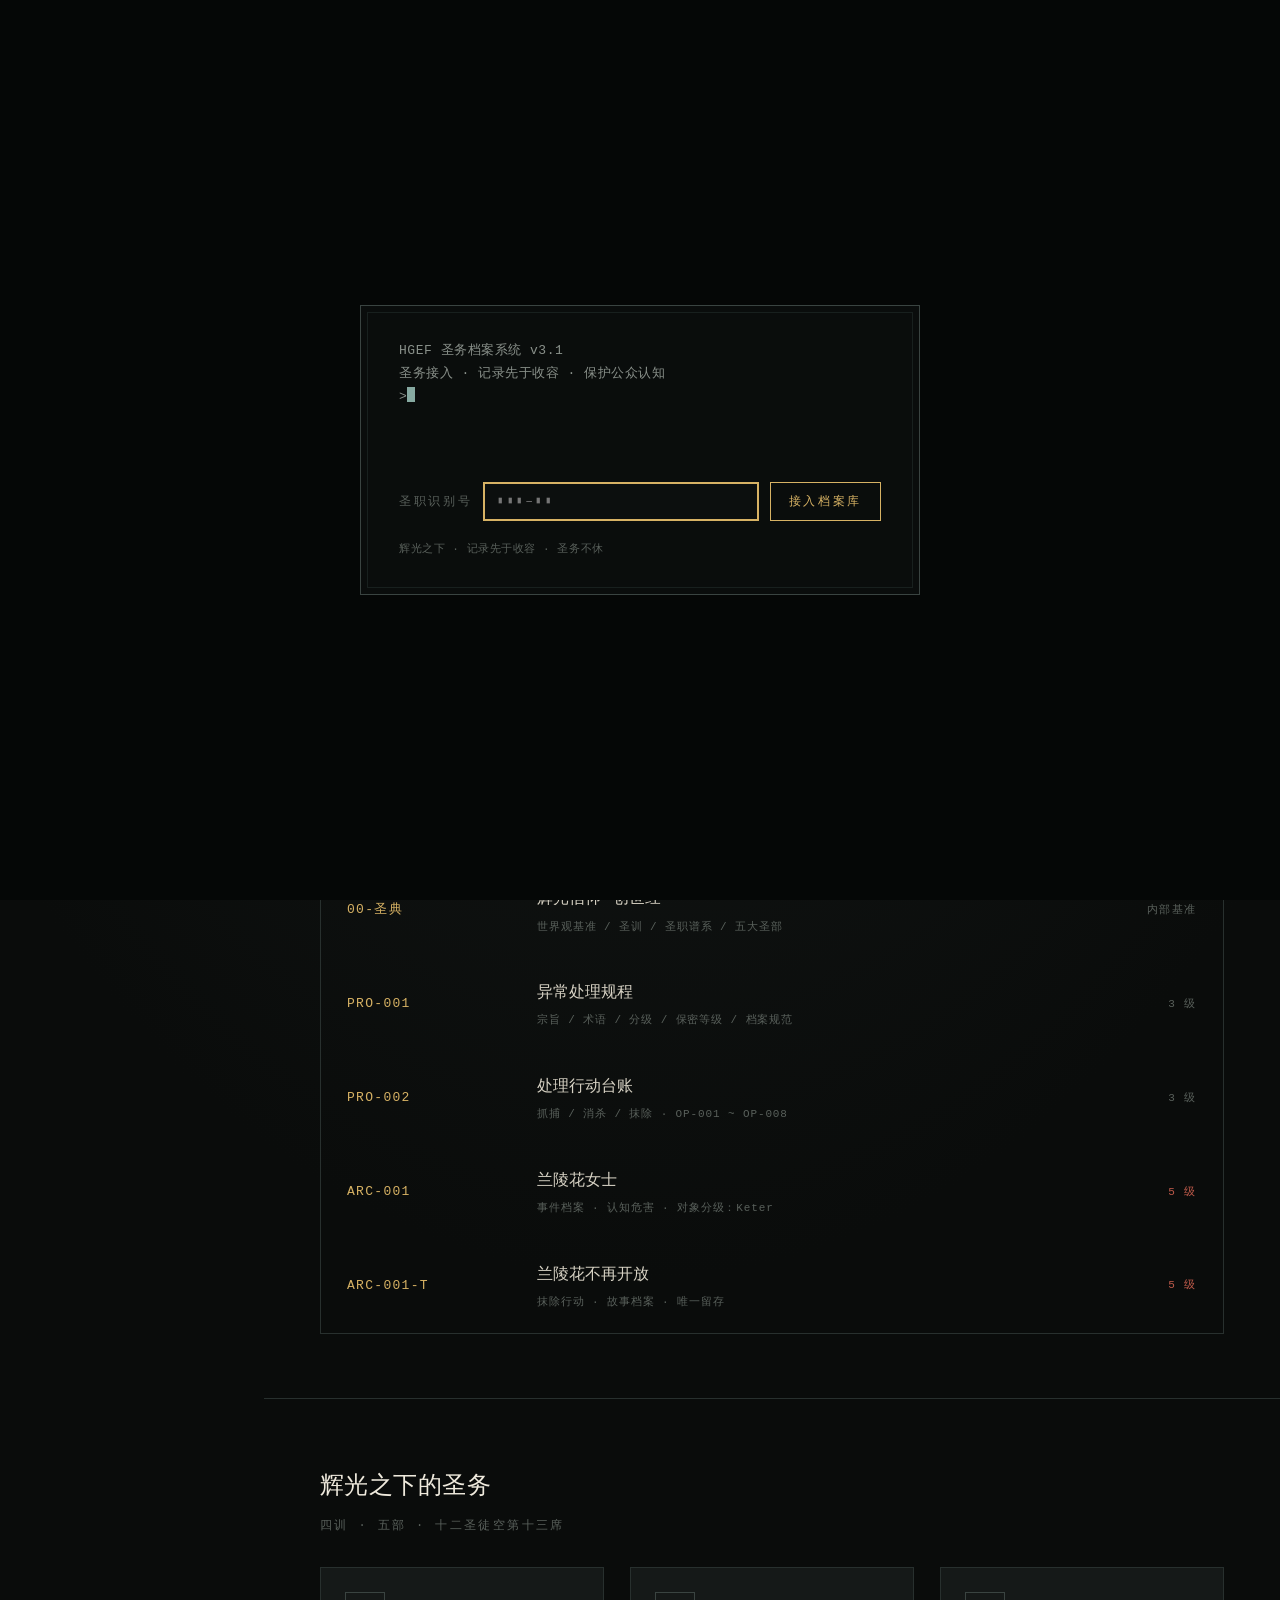
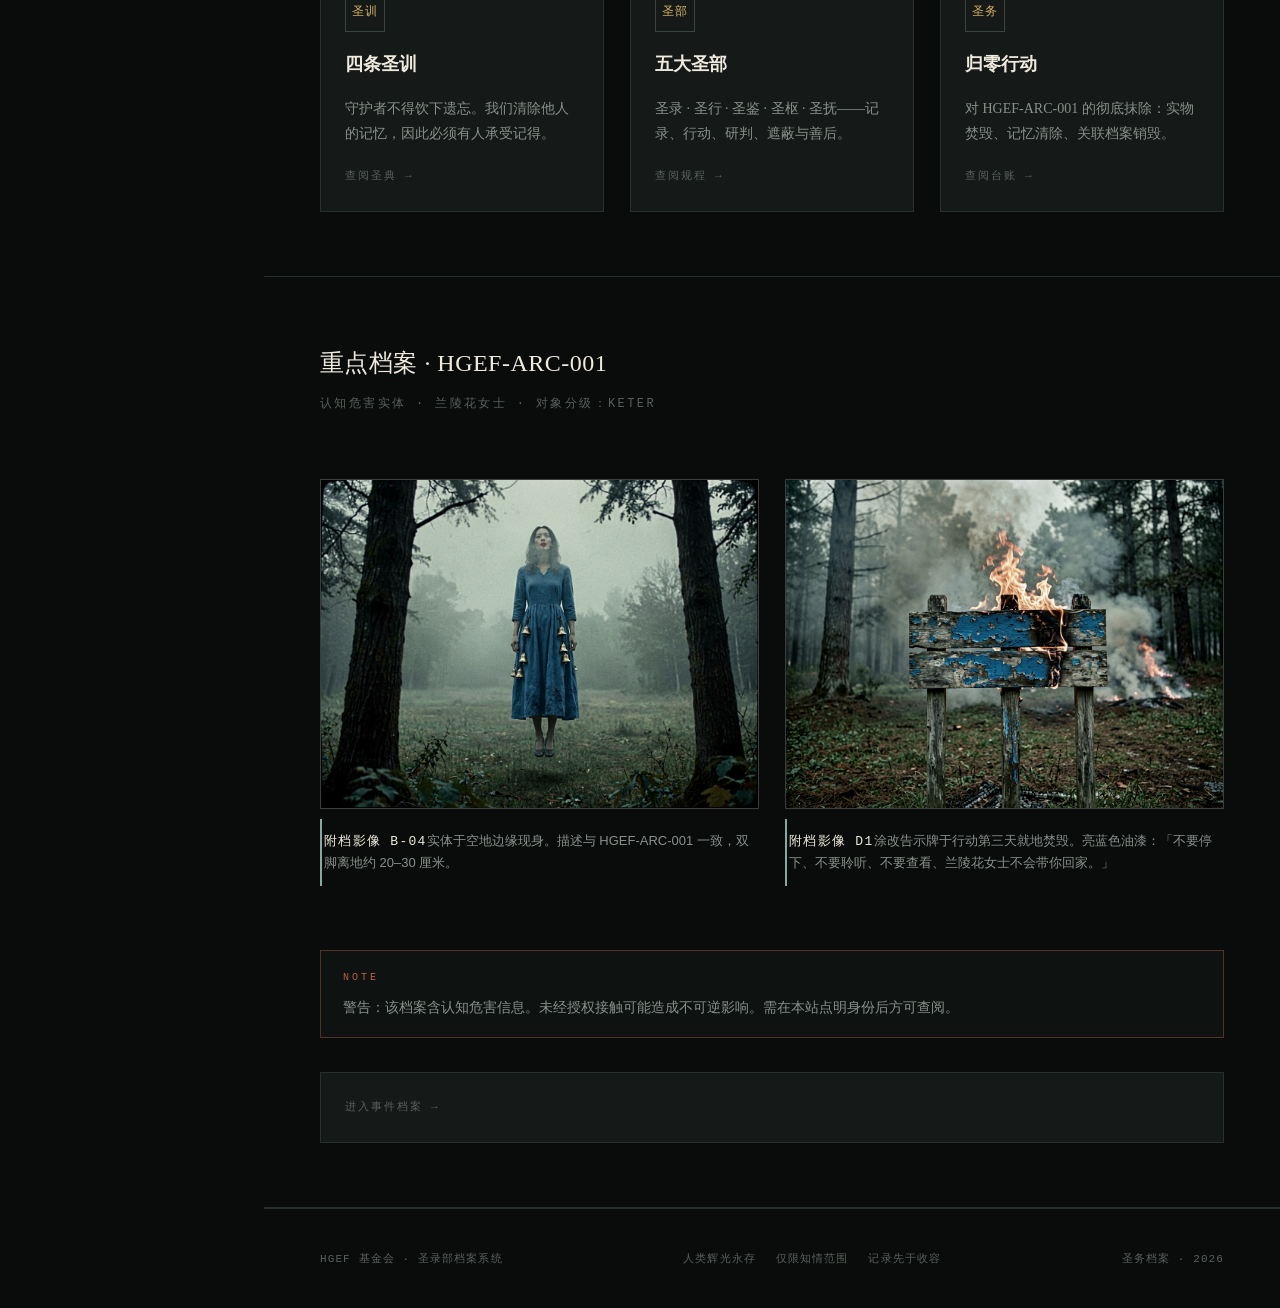
==== index.html @ 68623b66 "Add files via upload" ====
<!doctype html>
<html lang="zh-CN">
<head>
  <meta charset="utf-8">
  <meta name="viewport" content="width=device-width, initial-scale=1">
  <meta name="color-scheme" content="dark">
  <title>门厅 · HGEF 基金会</title>
  <link rel="icon" href="assets/hgef-logo.jpg">
  <link rel="stylesheet" href="assets/style.css">
</head>
<body data-page="home">
  <div class="wrap">
    <aside id="app-rail"></aside>
    <main class="main" id="app-main">

      <section class="hero">
        <img class="bg" src="images/hgef-arc-001/archive_corridor.png" alt="">
        <div class="inner">
          <div class="kicker">圣录部档案系统 · 第 0 号门厅</div>
          <h1>人类辉光永存</h1>
          <div class="line"></div>
          <p class="lead">世上多有无以名状之物，在辉光的边缘游走。HGEF 基金会立于暗处，替众人记住那些注定被遗忘的裂隙与名字。</p>
        </div>
      </section>

      <section class="band">
        <div class="band-inner">
          <h2 class="reveal">档案目录</h2>
          <p class="sub">圣务档案 · 按编号归档 · 仅限知情范围</p>
          <div class="indexlist reveal">
            <a href="worldview.html"><span class="code">00-圣典</span><span class="tt">辉光信仰 · 创世经<small>世界观基准 / 圣训 / 圣职谱系 / 五大圣部</small></span><span class="cls">内部基准</span></a>
            <a href="manual.html"><span class="code">PRO-001</span><span class="tt">异常处理规程<small>宗旨 / 术语 / 分级 / 保密等级 / 档案规范</small></span><span class="cls">3 级</span></a>
            <a href="operations.html"><span class="code">PRO-002</span><span class="tt">处理行动台账<small>抓捕 / 消杀 / 抹除 · OP-001 ~ OP-008</small></span><span class="cls">3 级</span></a>
            <a href="object.html"><span class="code">ARC-001</span><span class="tt">兰陵花女士<small>事件档案 · 认知危害 · 对象分级：Keter</small></span><span class="cls warn">5 级</span></a>
            <a href="story.html"><span class="code">ARC-001-T</span><span class="tt">兰陵花不再开放<small>抹除行动 · 故事档案 · 唯一留存</small></span><span class="cls warn">5 级</span></a>
          </div>
        </div>
      </section>

      <section class="band">
        <div class="band-inner">
          <h2 class="reveal">辉光之下的圣务</h2>
          <p class="sub">四训 · 五部 · 十二圣徒空第十三席</p>
          <div class="grid3">
            <a class="entry reveal" href="worldview.html">
              <div class="ico">圣训</div>
              <h3>四条圣训</h3>
              <p>守护者不得饮下遗忘。我们清除他人的记忆，因此必须有人承受记得。</p>
              <span class="go">查阅圣典 <span>&#8594;</span></span>
            </a>
            <a class="entry reveal" href="manual.html">
              <div class="ico">圣部</div>
              <h3>五大圣部</h3>
              <p>圣录 · 圣行 · 圣鉴 · 圣枢 · 圣抚——记录、行动、研判、遮蔽与善后。</p>
              <span class="go">查阅规程 <span>&#8594;</span></span>
            </a>
            <a class="entry reveal" href="operations.html">
              <div class="ico">圣务</div>
              <h3>归零行动</h3>
              <p>对 HGEF-ARC-001 的彻底抹除：实物焚毁、记忆清除、关联档案销毁。</p>
              <span class="go">查阅台账 <span>&#8594;</span></span>
            </a>
          </div>
        </div>
      </section>

      <section class="band">
        <div class="band-inner">
          <h2 class="reveal">重点档案 · HGEF-ARC-001</h2>
          <p class="sub">认知危害实体 · 兰陵花女士 · 对象分级：Keter</p>
          <div class="plates reveal">
            <figure class="plate">
              <img src="images/hgef-arc-001/entity_approach.png" alt="实体逼近">
              <figcaption><b>附档影像 B-04</b>实体于空地边缘现身。描述与 HGEF-ARC-001 一致，双脚离地约 20–30 厘米。</figcaption>
            </figure>
            <figure class="plate">
              <img src="images/hgef-arc-001/burning_sign.png" alt="焚毁告示牌">
              <figcaption><b>附档影像 D1</b>涂改告示牌于行动第三天就地焚毁。亮蓝色油漆：「不要停下、不要聆听、不要查看、兰陵花女士不会带你回家。」</figcaption>
            </figure>
          </div>
          <div class="note warn reveal">
            <p style="margin:0">警告：该档案含认知危害信息。未经授权接触可能造成不可逆影响。需在本站点明身份后方可查阅。</p>
          </div>
          <a class="entry reveal" href="object.html" style="margin-top:34px;display:flex">
            <div class="go" style="margin-top:0">进入事件档案 <span>&#8594;</span></div>
          </a>
        </div>
      </section>

    </main>
  </div>
  <script src="assets/common.js" defer></script>
</body>
</html>
---- assets/style.css ----
:root{
  --bg:#0a0c0b;
  --bg2:#0f1211;
  --panel:#151918;
  --panel2:#1a1f1e;
  --line:#28302e;
  --line-strong:#3a4441;
  --ink:#d7d2c4;
  --ink-strong:#efeadd;
  --ink-dim:#89908a;
  --ink-mute:#59605b;
  --glow:#d7b264;
  --accent:#86a9a1;
  --alert:#c05b4b;
  --redact:#050706;
  --serif:"Noto Serif SC","Source Han Serif SC","Songti SC","STSong","SimSun",serif;
  --sans:"Segoe UI","Microsoft YaHei","PingFang SC",-apple-system,"Helvetica Neue",sans-serif;
  --mono:"JetBrains Mono","Cascadia Code","SFMono-Regular","Consolas",monospace;
  --radius:3px;
}

*{box-sizing:border-box}
html{scroll-behavior:smooth}
body{
  margin:0;
  background:
    radial-gradient(120% 90% at 50% -10%, rgba(26,31,30,.9) 0%, rgba(10,12,11,1) 60%),
    var(--bg);
  color:var(--ink);
  font-family:var(--serif);
  font-size:16.5px;
  line-height:1.85;
  letter-spacing:0;
  -webkit-font-smoothing:antialiased;
  min-height:100vh;
}
body::before{
  content:"";
  position:fixed;
  inset:0;
  pointer-events:none;
  z-index:0;
  background-image:
    linear-gradient(rgba(255,255,255,.014) 1px, transparent 1px),
    linear-gradient(90deg, rgba(255,255,255,.012) 1px, transparent 1px);
  background-size:3px 3px;
  mix-blend-mode:overlay;
  opacity:.5;
}
body::after{
  content:"";
  position:fixed;
  inset:0;
  pointer-events:none;
  z-index:0;
  box-shadow:inset 0 0 220px 60px rgba(0,0,0,.72);
}
a{color:var(--accent);text-decoration:none;border-bottom:1px solid transparent;transition:.18s ease}
a:hover{color:var(--ink-strong);border-bottom-color:var(--glow)}
::selection{background:var(--glow);color:#111}

/* ---------- Access gate ---------- */
.gate{
  position:fixed;inset:0;z-index:200;display:flex;align-items:center;justify-content:center;
  background:#050706;color:var(--accent);font-family:var(--mono);
}
.gate.hidden{display:none}
.gate .gate-shell{width:min(560px,92vw);border:1px solid var(--line-strong);background:#0a0d0c;padding:34px 38px;position:relative}
.gate .gate-shell::before{content:"";position:absolute;inset:0;border:1px solid rgba(134,169,161,.12);margin:6px;pointer-events:none}
.gate .term{font-size:13px;line-height:1.75;letter-spacing:.04em;min-height:120px;color:var(--ink-dim)}
.gate .term .cursor{display:inline-block;width:8px;height:15px;background:var(--accent);animation:blink 1s steps(1) infinite;vertical-align:-2px}
.gate .term .ok{color:var(--accent)}
.gate .term .warn{color:var(--alert)}
.gate .term .dim{color:var(--ink-mute)}
.gate form{display:flex;gap:12px;margin-top:22px;align-items:center}
.gate label{font-size:12px;letter-spacing:.22em;color:var(--ink-mute);text-transform:uppercase;white-space:nowrap}
.gate input{flex:1;background:#0c0f0e;border:1px solid var(--line-strong);color:var(--ink-strong);font-family:var(--mono);font-size:13px;padding:10px 12px;letter-spacing:.18em}
.gate input:focus{outline:none;border-color:var(--glow);box-shadow:0 0 0 1px var(--glow)}
.gate button{background:transparent;border:1px solid var(--glow);color:var(--glow);font-family:var(--mono);font-size:12px;letter-spacing:.22em;padding:10px 18px;cursor:pointer;transition:.18s}
.gate button:hover{background:var(--glow);color:#111}
.gate .hint{margin-top:18px;font-size:11px;color:var(--ink-mute);letter-spacing:.05em}
@keyframes blink{0%,50%{opacity:1}51%,100%{opacity:0}}

/* ---------- Layout ---------- */
.wrap{display:grid;grid-template-columns:264px 1fr;min-height:100vh}
.rail{
  position:sticky;top:0;align-self:start;height:100vh;overflow-y:auto;
  background:linear-gradient(180deg,#0c0e0d,#0a0c0b);
  border-right:1px solid var(--line);
  padding:26px 22px 30px;
  display:flex;flex-direction:column;gap:26px;
}
.brand{display:flex;flex-direction:column;gap:14px;padding-bottom:22px;border-bottom:1px solid var(--line)}
.brand .mark{width:88px;height:88px;border:1px solid var(--line-strong);background:#0d100f;display:flex;align-items:center;justify-content:center;overflow:hidden}
.brand .mark img{width:100%;height:100%;object-fit:contain;filter:grayscale(.2) contrast(1.06) brightness(1.04)}
.brand .t{border-left:3px solid var(--glow);padding-left:12px}
.brand .t b{display:block;font-size:20px;letter-spacing:.18em;color:var(--ink-strong);font-weight:600;line-height:1.2}
.brand .t span{display:block;font-family:var(--mono);font-size:10px;color:var(--ink-mute);letter-spacing:.3em;margin-top:6px}
.brand .creed{font-size:12.5px;color:var(--ink-mute);line-height:1.75;padding:6px 12px;border-left:1px solid var(--line)}

.nav{display:flex;flex-direction:column;gap:2px}
.nav .cap{font-family:var(--mono);font-size:10px;letter-spacing:.3em;color:var(--ink-mute);padding:0 10px 10px}
.nav a{
  display:flex;gap:12px;align-items:center;padding:11px 12px;border:1px solid transparent;
  color:var(--ink-dim);border-bottom:0;font-size:14px;letter-spacing:.04em;line-height:1.3;
}
.nav a .code{font-family:var(--mono);font-size:11px;color:var(--ink-mute);letter-spacing:.12em;width:44px;flex:none}
.nav a:hover{color:var(--ink-strong);background:rgba(255,255,255,.02);border-color:var(--line)}
.nav a.on{color:var(--ink-strong);border-color:var(--line);background:linear-gradient(90deg,rgba(215,178,100,.09),transparent)}
.nav a.on .code{color:var(--glow)}
.nav a .dot{width:5px;height:5px;background:currentColor;opacity:.5;flex:none}
.rail-foot{margin-top:auto;border-top:1px solid var(--line);padding-top:16px;font-family:var(--mono);font-size:10px;color:var(--ink-mute);letter-spacing:.14em;line-height:1.9}
.rail-foot .status{display:flex;align-items:center;gap:8px;margin-bottom:8px}
.rail-foot .led{width:7px;height:7px;border-radius:50%;background:var(--alert);box-shadow:0 0 8px var(--alert);animation:pulse 2.6s ease-in-out infinite}
@keyframes pulse{0%,100%{opacity:.5}50%{opacity:1}}

.main{min-width:0}
.topbar{
  position:sticky;top:0;z-index:40;display:flex;align-items:center;gap:18px;
  background:rgba(10,12,11,.86);backdrop-filter:blur(8px);
  border-bottom:1px solid var(--line);padding:12px 34px;font-family:var(--mono);font-size:11px;
  color:var(--ink-mute);letter-spacing:.1em;
}
.topbar .crumb{color:var(--ink-dim);white-space:nowrap;overflow:hidden;text-overflow:ellipsis}
.topbar .crumb b{color:var(--ink-strong);font-weight:500}
.topbar .spacer{flex:1}
.topbar .meta{display:flex;gap:18px;align-items:center;white-space:nowrap}
.topbar .meta .clr{color:var(--alert)}
.topbar .meta .n{color:var(--ink-dim)}
.topbar .clock{color:var(--glow)}
.content{padding:54px 56px 90px;max-width:1080px;margin:0 auto}

/* ---------- Document ---------- */
.dochead{
  border:1px solid var(--line);background:linear-gradient(180deg,#121616,#0e1211);
  padding:30px 34px;margin-bottom:46px;position:relative;
}
.dochead::before{content:"";position:absolute;inset:0;border:1px solid rgba(215,178,100,.08);margin:5px;pointer-events:none}
.dochead .eyebrow{font-family:var(--mono);font-size:11px;letter-spacing:.34em;color:var(--glow);text-transform:uppercase;margin-bottom:16px}
.dochead h1{font-size:clamp(26px,3.4vw,40px);line-height:1.2;color:var(--ink-strong);font-weight:600;letter-spacing:.02em;margin:0 0 18px}
.dochead .meta-grid{display:grid;grid-template-columns:repeat(auto-fit,minmax(180px,1fr));gap:16px 28px;border-top:1px solid var(--line);padding-top:18px}
.dochead .mi b{display:block;font-family:var(--mono);font-size:10px;letter-spacing:.22em;color:var(--ink-mute);margin-bottom:5px;font-weight:400;text-transform:uppercase}
.dochead .mi span{font-size:14px;color:var(--ink);letter-spacing:.04em}
.dochead .mi span.c{font-family:var(--mono);letter-spacing:.14em}
.stamp{
  position:absolute;right:34px;top:30px;transform:rotate(-6deg);
  font-family:var(--mono);font-size:13px;letter-spacing:.24em;line-height:1.5;
  border:2px solid var(--alert);color:var(--alert);padding:10px 16px;text-align:center;
  opacity:.85;text-transform:uppercase;mix-blend-mode:screen;
}
.stamp.gold{border-color:var(--glow);color:var(--glow)}
.stamp.mute{border-color:var(--ink-mute);color:var(--ink-mute)}

.prose{max-width:76ch}
.prose p{margin:0 0 1.4em}
.lead{font-size:18.5px;color:var(--ink-strong);line-height:1.9;margin-bottom:34px}
.prose h2{font-family:var(--sans);font-size:15px;letter-spacing:.12em;color:var(--ink-strong);margin:56px 0 20px;display:flex;align-items:baseline;gap:14px;font-weight:600}
.prose h2 .n{font-family:var(--mono);font-size:11px;color:var(--glow);letter-spacing:.2em}
.prose h3{font-size:18px;color:var(--ink-strong);margin:38px 0 14px;font-weight:600}
.prose h4{font-size:16px;color:var(--ink);margin:28px 0 12px;font-weight:600}
.prose ul,.prose ol{padding-left:22px;margin:0 0 1.6em}
.prose li{margin:.4em 0}
.prose strong{color:var(--ink-strong);font-weight:600}
.prose em{color:var(--glow);font-style:normal}
.rule{border:0;border-top:1px solid var(--line);margin:46px 0}

.subhead{font-family:var(--sans);font-size:13px;letter-spacing:.08em;color:var(--ink-dim);text-transform:uppercase;margin-bottom:26px;padding-bottom:10px;border-bottom:1px solid var(--line)}

/* ---------- Redaction ---------- */
.redact{
  background:var(--redact);color:transparent;cursor:help;padding:0 .18em;border-radius:2px;
  transition:.35s ease;position:relative;
}
.redact:hover,.redact.reveal{color:var(--ink);background:rgba(215,178,100,.14);cursor:pointer}
.redact::after{content:"";position:absolute;inset:0;background:linear-gradient(90deg,#000,#001);
  transition:.35s ease;opacity:1}
.redact:hover::after,.redact.reveal::after{opacity:0}
.redact1{filter:blur(5px);color:var(--ink-dim);cursor:help}
.redact1:hover{filter:none}

/* ---------- Tables ---------- */
.tbl{width:100%;border-collapse:collapse;margin:28px 0 42px;font-size:14.5px;line-height:1.7}
.tbl th{font-family:var(--sans);font-size:12px;letter-spacing:.08em;color:var(--ink-mute);text-align:left;font-weight:500;padding:12px 16px;border-bottom:1px solid var(--line-strong);white-space:nowrap}
.tbl td{padding:13px 16px;border-bottom:1px solid var(--line);vertical-align:top;color:var(--ink)}
.tbl tr:hover td{background:rgba(255,255,255,.014)}
.tbl td.c,.tbl th.c{text-align:center}
.tbl td.mono,.tbl th.mono{font-family:var(--mono);font-size:13px;letter-spacing:.06em}
.tbl td.strong{color:var(--ink-strong);font-family:var(--mono);letter-spacing:.08em;white-space:nowrap}
.tbl .tag{display:inline-block;font-family:var(--mono);font-size:11px;letter-spacing:.12em;padding:2px 9px;border:1px solid var(--line-strong);color:var(--ink-dim);white-space:nowrap}
.tbl .tag.warn{border-color:var(--alert);color:var(--alert)}
.tbl .tag.gold{border-color:var(--glow);color:var(--glow)}

/* ---------- Section cards (repeated items only) ---------- */
.opcard{border:1px solid var(--line);background:var(--panel);padding:26px 28px;margin:0 0 34px;position:relative}
.opcard:before{content:"";position:absolute;left:0;top:0;bottom:0;width:3px;background:var(--accent);opacity:.5}
.opcard.warn:before{background:var(--alert)}
.opcard.gold:before{background:var(--glow)}
.opcard h3{margin:0 0 6px;font-size:19px;color:var(--ink-strong)}
.opcard .oid{font-family:var(--mono);font-size:12px;color:var(--glow);letter-spacing:.18em;margin-bottom:18px}
.opcard .grid{display:grid;grid-template-columns:repeat(auto-fit,minmax(160px,1fr));gap:10px 24px;border-top:1px solid var(--line);border-bottom:1px solid var(--line);padding:14px 0;margin:16px 0}
.opcard .grid b{display:block;font-family:var(--mono);font-size:10px;letter-spacing:.2em;color:var(--ink-mute);font-weight:400;margin-bottom:3px;text-transform:uppercase}
.opcard .grid span{font-size:13.5px;color:var(--ink)}
.opcard .body{margin-top:16px}
.opcard .body p{margin:.5em 0}
.opcard .foot{margin-top:16px;padding-top:14px;border-top:1px dashed var(--line);font-size:13.5px;color:var(--ink-dim)}
.opcard .foot b{color:var(--ink)}

/* ---------- Figures / evidence plates ---------- */
.plate{margin:34px 0;font-size:0}
.plate img{width:100%;display:block;border:1px solid var(--line-strong);filter:grayscale(.28) contrast(1.04) brightness(.96)}
.plate figcaption{font-size:13px;color:var(--ink-dim);padding:12px 2px;border-left:2px solid var(--accent);margin-top:10px;font-family:var(--sans);line-height:1.6}
.plate figcaption b{color:var(--ink-strong);font-family:var(--mono);letter-spacing:.1em;font-weight:500}
.plates{display:grid;grid-template-columns:1fr 1fr;gap:26px}

/* ---------- Quote / testimony ---------- */
.quote{border-left:2px solid var(--glow);padding:6px 0 6px 24px;margin:1.8em 0;color:var(--ink)}
.quote .q{font-style:normal}
.quote .who{font-family:var(--mono);font-size:12px;color:var(--ink-mute);letter-spacing:.14em;margin-top:10px;display:block}
.note{margin:30px 0;padding:18px 22px;border:1px solid var(--line);background:#0e1211;font-size:14px;color:var(--ink-dim);line-height:1.7;position:relative}
.note:before{content:"NOTE";font-family:var(--mono);font-size:10px;letter-spacing:.3em;color:var(--ink-mute);display:block;margin-bottom:10px}
.note.warn{border-color:rgba(192,91,75,.4)}
.note.warn:before{color:var(--alert)}

/* ---------- Home / portal ---------- */
.hero{position:relative;min-height:72vh;display:flex;align-items:flex-end;overflow:hidden;border-bottom:1px solid var(--line)}
.hero .bg,.hero img.bg{position:absolute;inset:0;width:100%;height:100%;object-fit:cover;filter:grayscale(.5) brightness(.5) contrast(1.05);z-index:0}
.hero:after{content:"";position:absolute;inset:0;z-index:1;background:linear-gradient(180deg,rgba(10,12,11,.2),rgba(10,12,11,.9));pointer-events:none}
.hero .inner{position:relative;z-index:2;padding:0 56px 70px;width:100%;max-width:1080px;margin:0 auto}
.hero .kicker{font-family:var(--mono);font-size:12px;letter-spacing:.4em;color:var(--glow);margin-bottom:18px}
.hero h1{font-size:clamp(38px,6vw,72px);line-height:1.05;color:var(--ink-strong);font-weight:500;letter-spacing:.02em;margin:0 0 24px;max-width:20ch}
.hero p.lead{margin:0;max-width:56ch;font-size:17px;color:var(--ink);line-height:1.9}
.hero .line{width:64px;height:1px;background:var(--glow);margin-bottom:24px}

.band{padding:64px 0;border-bottom:1px solid var(--line)}
.band-inner{max-width:1080px;margin:0 auto;padding:0 56px}
.band h2{font-size:24px;color:var(--ink-strong);font-weight:500;letter-spacing:.02em;margin:0 0 8px}
.band .sub{font-family:var(--mono);font-size:12px;letter-spacing:.2em;color:var(--ink-mute);text-transform:uppercase;margin:0 0 30px}
.grid3{display:grid;grid-template-columns:repeat(3,1fr);gap:26px}
.entry{border:1px solid var(--line);background:var(--panel);padding:24px;display:flex;flex-direction:column;gap:20px;transition:.2s ease}
.entry:hover{border-color:var(--glow);transform:translateY(-2px)}
.entry .ico{width:40px;height:40px;border:1px solid var(--line-strong);font-family:var(--mono);color:var(--glow);display:flex;align-items:center;justify-content:center;font-size:12px;letter-spacing:.1em}
.entry h3{margin:0;font-size:18px;color:var(--ink-strong);line-height:1.4}
.entry p{margin:0;font-size:14px;color:var(--ink-dim);line-height:1.75}
.entry .go{margin-top:auto;font-family:var(--mono);font-size:11px;letter-spacing:.18em;color:var(--ink-mute);display:flex;align-items:center;gap:8px}
.entry:hover .go{color:var(--glow)}

.indexlist{border:1px solid var(--line)}
.indexlist a{display:flex;align-items:center;gap:20px;padding:20px 26px;border-bottom:1px solid var(--line);color:var(--ink);border-bottom:0}
.indexlist a:last-child{border-bottom:0}
.indexlist a:hover{background:rgba(255,255,255,.02);color:var(--ink-strong)}
.indexlist .code{font-family:var(--mono);font-size:13px;color:var(--glow);width:170px;flex:none;letter-spacing:.1em}
.indexlist .tt{flex:1;font-size:16px}
.indexlist .tt small{display:block;font-family:var(--mono);font-size:11px;color:var(--ink-mute);margin-top:4px;letter-spacing:.08em}
.indexlist .cls{font-family:var(--mono);font-size:11px;color:var(--ink-mute);letter-spacing:.14em;white-space:nowrap}
.indexlist .cls.warn{color:var(--alert)}

/* ---------- Footer ---------- */
.footer{border-top:1px solid var(--line);padding:40px 56px;max-width:1080px;margin:0 auto;font-family:var(--mono);font-size:11px;color:var(--ink-mute);letter-spacing:.1em;display:flex;flex-wrap:wrap;gap:14px 30px;justify-content:space-between}
.footer .f{display:flex;gap:20px;flex-wrap:wrap}

/* ---------- Back to top ---------- */
.totop{position:fixed;right:28px;bottom:28px;z-index:60;width:44px;height:44px;border:1px solid var(--line-strong);background:rgba(10,12,11,.7);color:var(--ink-dim);display:flex;align-items:center;justify-content:center;cursor:pointer;opacity:0;pointer-events:none;transition:.2s}
.totop.show{opacity:1;pointer-events:auto}
.totop:hover{color:var(--glow);border-color:var(--glow)}

/* ---------- Reveal ---------- */
.reveal{opacity:0;transform:translateY(14px);transition:.8s cubic-bezier(.2,.7,.2,1)}
.reveal.in{opacity:1;transform:none}

/* ---------- Warning overlay (object contact) ---------- */
.contact{border:1px solid var(--alert);background:rgba(192,91,75,.06);padding:26px 30px;margin:0 0 46px;position:relative}
.contact:before{content:"";position:absolute;inset:0;border:1px solid rgba(192,91,75,.18);margin:5px;pointer-events:none}
.contact .t{font-family:var(--mono);font-size:12px;letter-spacing:.26em;color:var(--alert);text-transform:uppercase;margin-bottom:16px;display:flex;align-items:center;gap:12px}
.contact .t:before{content:"";width:9px;height:9px;border-radius:50%;background:var(--alert);box-shadow:0 0 10px var(--alert)}
.contact p{font-size:13.5px;color:var(--ink-dim);line-height:1.7;margin:0}
.contact button{margin-top:18px;background:transparent;border:1px solid var(--alert);color:var(--alert);font-family:var(--mono);font-size:11px;letter-spacing:.24em;padding:10px 20px;cursor:pointer;text-transform:uppercase;transition:.18s}
.contact button:hover{background:var(--alert);color:#0a0c0b}
.contact-gated{display:none}
.contact-gated.in{display:block}

/* ---------- Responsive ---------- */
@media (max-width:1000px){
  .wrap{grid-template-columns:1fr}
  .rail{position:static;height:auto;border-right:0;border-bottom:1px solid var(--line);flex-direction:column;gap:18px}
  .brand{flex-direction:row;align-items:center;padding-bottom:16px}
  .brand .mark{width:54px;height:54px;flex:none}
  .brand .creed{display:none}
  .nav{flex-direction:row;flex-wrap:wrap;gap:4px}
  .nav .cap{width:100%}
  .nav a{padding:9px 12px}
  .nav a .code{width:auto}
  .rail-foot{display:none}
  .content{padding:34px 20px 70px}
  .hero .inner{padding:0 20px 48px}
  .band-inner{padding:0 20px}
  .grid3{grid-template-columns:1fr}
  .plates{grid-template-columns:1fr}
  .topbar{padding:12px 20px}
  .topbar .meta .n,.topbar .meta .clr{display:none}
  .dochead{padding:26px 22px}
  .stamp{right:22px;top:22px;font-size:11px}
}
@media (max-width:620px){
  body{font-size:15px}
  .quote{margin-left:6px;padding-left:16px}
  .operation .grid{grid-template-columns:1fr 1fr}
  .gate .gate-shell{padding:28px 22px}
  .gate form{flex-direction:column;align-items:stretch;gap:10px}
  .gate label{white-space:normal}
  .gate button{width:100%;text-align:center}
  .topbar .crumb b{font-size:11px}
}
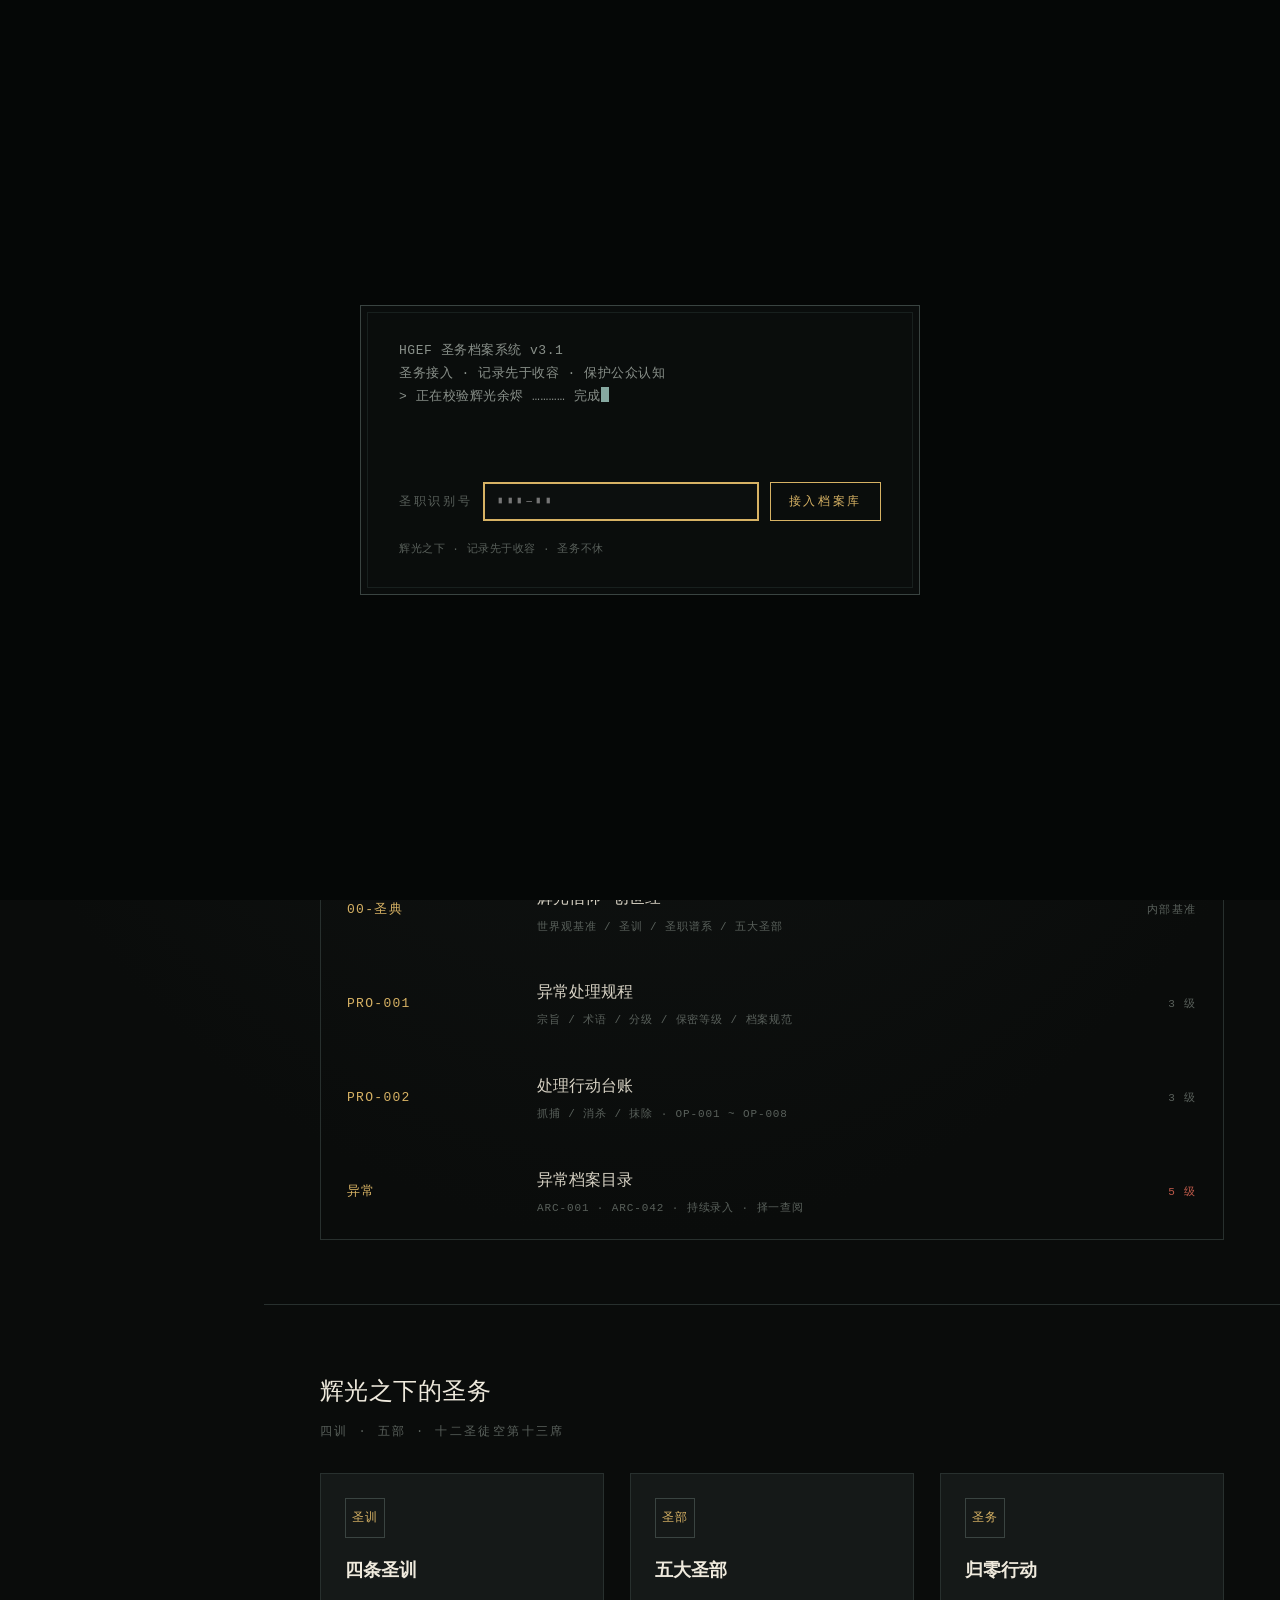
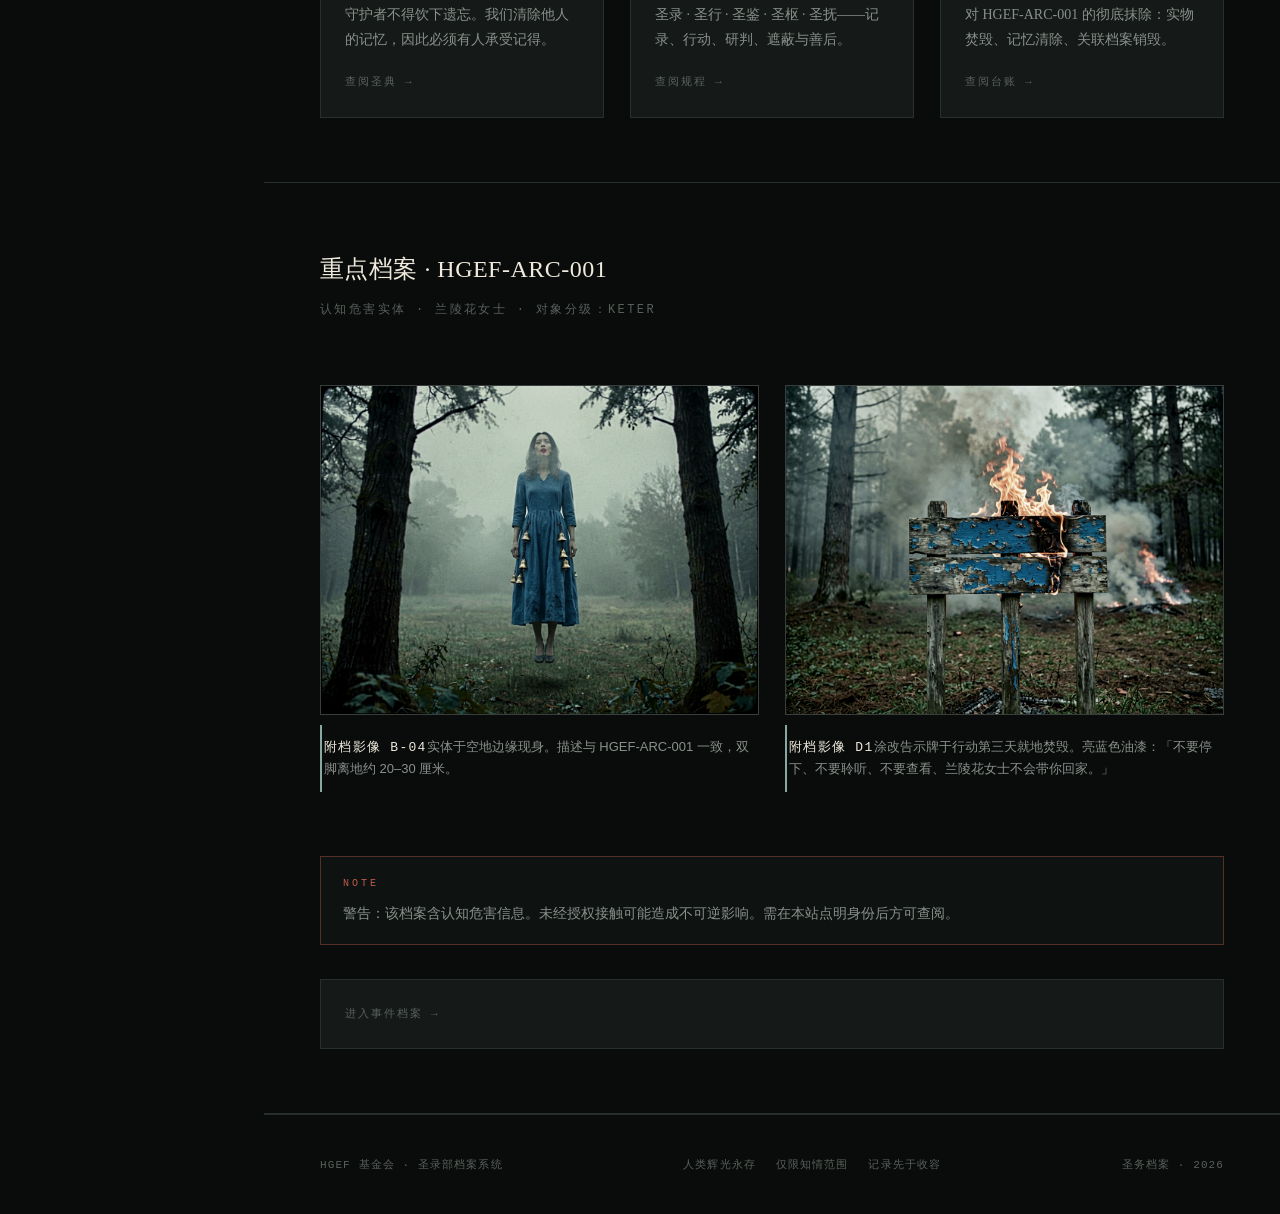
==== commit 94e6eec2: "update site: anomaly catalog, add complete HGEF-ARC-042 隅影" ====
--- a/index.html
+++ b/index.html
@@ -31,8 +31,7 @@
             <a href="worldview.html"><span class="code">00-圣典</span><span class="tt">辉光信仰 · 创世经<small>世界观基准 / 圣训 / 圣职谱系 / 五大圣部</small></span><span class="cls">内部基准</span></a>
             <a href="manual.html"><span class="code">PRO-001</span><span class="tt">异常处理规程<small>宗旨 / 术语 / 分级 / 保密等级 / 档案规范</small></span><span class="cls">3 级</span></a>
             <a href="operations.html"><span class="code">PRO-002</span><span class="tt">处理行动台账<small>抓捕 / 消杀 / 抹除 · OP-001 ~ OP-008</small></span><span class="cls">3 级</span></a>
-            <a href="object.html"><span class="code">ARC-001</span><span class="tt">兰陵花女士<small>事件档案 · 认知危害 · 对象分级：Keter</small></span><span class="cls warn">5 级</span></a>
-            <a href="story.html"><span class="code">ARC-001-T</span><span class="tt">兰陵花不再开放<small>抹除行动 · 故事档案 · 唯一留存</small></span><span class="cls warn">5 级</span></a>
+            <a href="catalog.html"><span class="code">异常</span><span class="tt">异常档案目录<small>ARC-001 · ARC-042 · 持续录入 · 择一查阅</small></span><span class="cls warn">5 级</span></a>
           </div>
         </div>
       </section>
--- a/assets/style.css
+++ b/assets/style.css
@@ -253,6 +253,30 @@
 .indexlist .tt small{display:block;font-family:var(--mono);font-size:11px;color:var(--ink-mute);margin-top:4px;letter-spacing:.08em}
 .indexlist .cls{font-family:var(--mono);font-size:11px;color:var(--ink-mute);letter-spacing:.14em;white-space:nowrap}
 .indexlist .cls.warn{color:var(--alert)}
+
+/* ---------- Catalog (anomaly directory) ---------- */
+.catbar{display:flex;align-items:center;gap:16px;border:1px solid var(--line);background:#0d100f;padding:12px 18px;margin:0 0 30px}
+.catbar .label{font-family:var(--mono);font-size:11px;letter-spacing:.28em;color:var(--ink-mute);text-transform:uppercase;white-space:nowrap}
+.catbar input{flex:1;background:transparent;border:0;color:var(--ink-strong);font-family:var(--sans);font-size:15px;letter-spacing:.03em;min-width:0}
+.catbar input::placeholder{color:var(--ink-mute)}
+.catbar input:focus{outline:none}
+.catbar input::-webkit-search-cancel-button{filter:invert(.6)}
+.catbar .count{font-family:var(--mono);font-size:12px;color:var(--glow);letter-spacing:.1em;white-space:nowrap}
+
+.catlist{border:1px solid var(--line);background:#0c0f0e}
+.catrow{display:flex;gap:22px;align-items:center;padding:20px 24px;border-bottom:1px solid var(--line);color:var(--ink);border-bottom:0}
+.catrow:last-child{border-bottom:0}
+.catrow:hover{background:rgba(255,255,255,.02);color:var(--ink-strong)}
+.catrow:hover .go{color:var(--glow)}
+.catrow .thumb{width:86px;height:64px;object-fit:cover;flex:none;border:1px solid var(--line-strong);filter:grayscale(.35) contrast(1.04) brightness(.92)}
+.catrow .body{flex:1;min-width:0}
+.catrow .thead{display:flex;align-items:center;gap:12px;font-family:var(--mono);font-size:12px;letter-spacing:.14em;color:var(--glow);margin-bottom:5px}
+.catrow .thead .kind{color:var(--ink-mute);letter-spacing:.2em;text-transform:uppercase}
+.catrow .name{font-size:19px;color:var(--ink-strong);margin:0 0 6px}
+.catrow .syn{font-size:13.5px;line-height:1.7;color:var(--ink-dim)}
+.catrow .meta{display:flex;gap:10px;flex-wrap:wrap;margin-top:12px}
+.catrow .go{font-family:var(--mono);font-size:11px;letter-spacing:.18em;color:var(--ink-mute);white-space:nowrap;display:flex;align-items:center;gap:8px}
+.cat-none{border:1px dashed var(--line-strong);padding:26px;color:var(--ink-mute);font-size:14px;text-align:center;font-family:var(--sans)}
 
 /* ---------- Footer ---------- */
 .footer{border-top:1px solid var(--line);padding:40px 56px;max-width:1080px;margin:0 auto;font-family:var(--mono);font-size:11px;color:var(--ink-mute);letter-spacing:.1em;display:flex;flex-wrap:wrap;gap:14px 30px;justify-content:space-between}
@@ -299,6 +323,9 @@
   .topbar .meta .n,.topbar .meta .clr{display:none}
   .dochead{padding:26px 22px}
   .stamp{right:22px;top:22px;font-size:11px}
+  .catrow{flex-wrap:wrap;gap:12px}
+  .catrow .go{display:none}
+  .catbar{padding:12px 14px;gap:12px}
 }
 @media (max-width:620px){
   body{font-size:15px}
